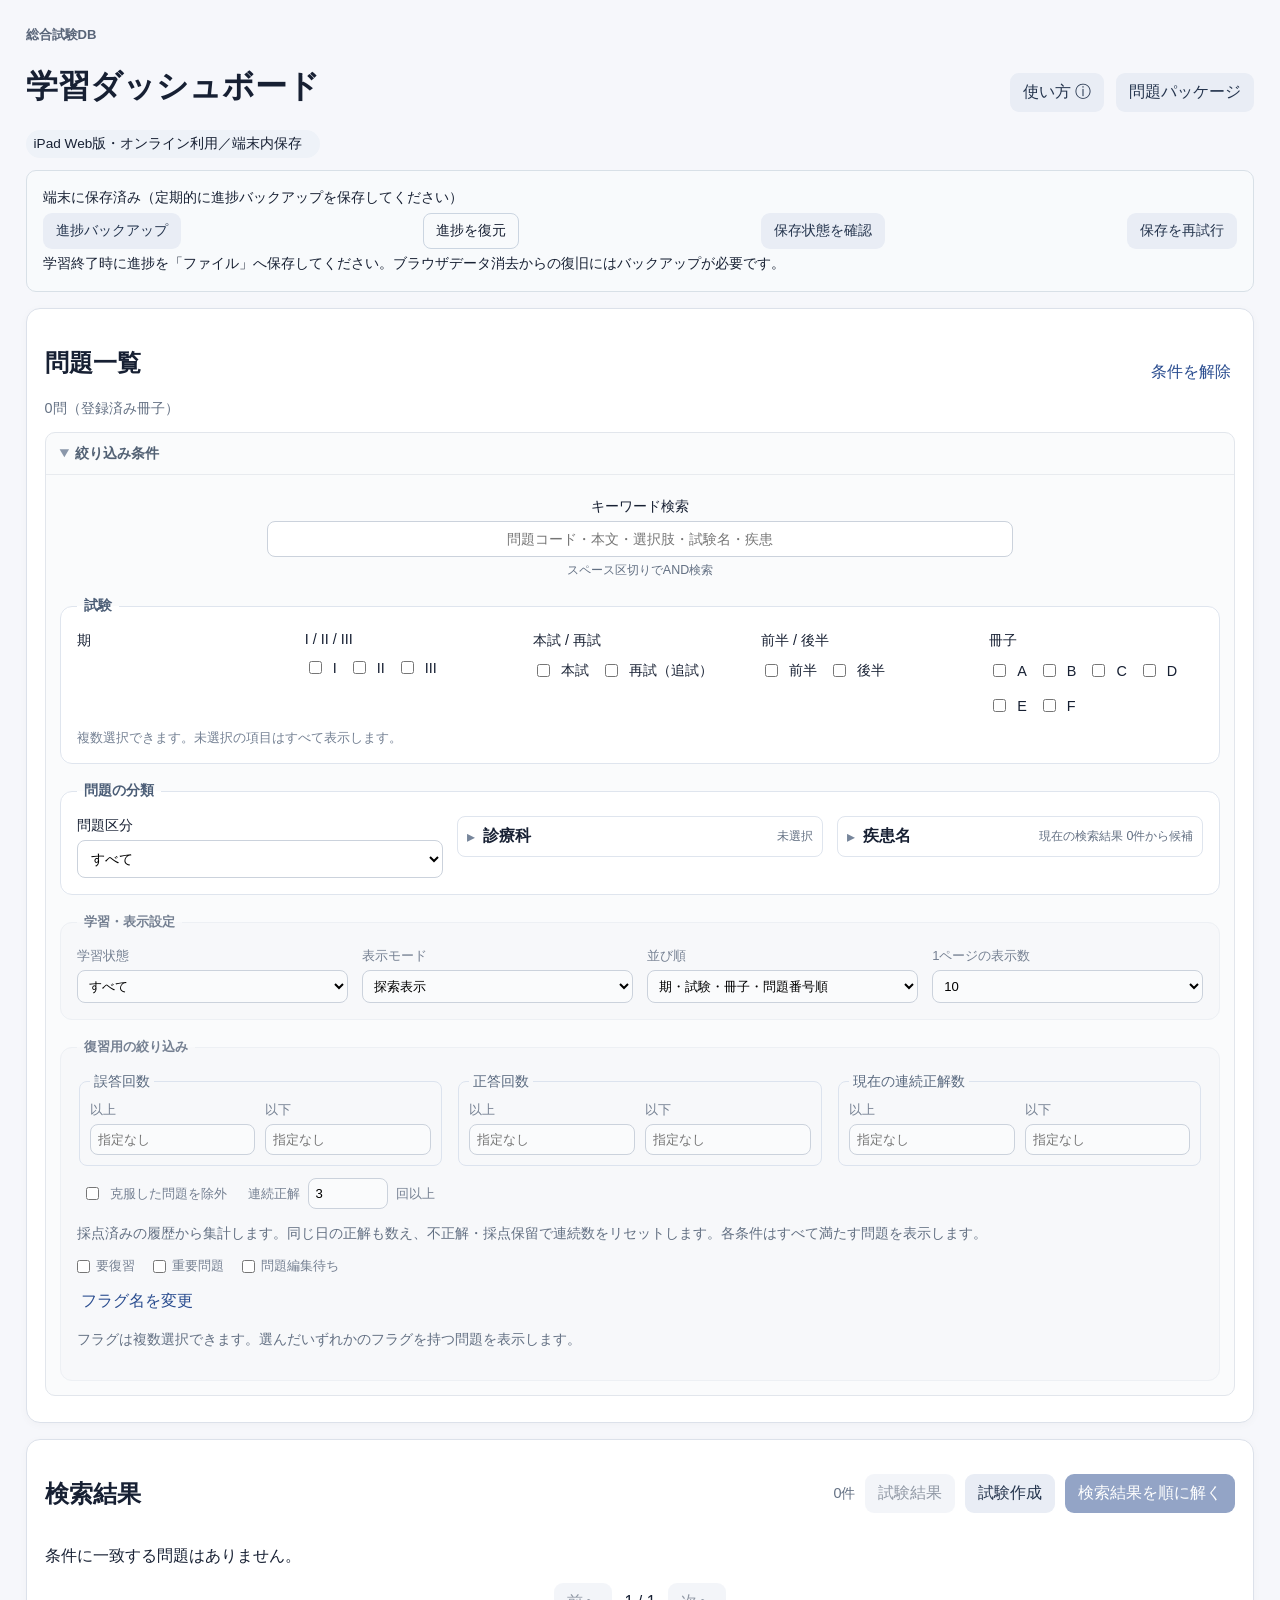
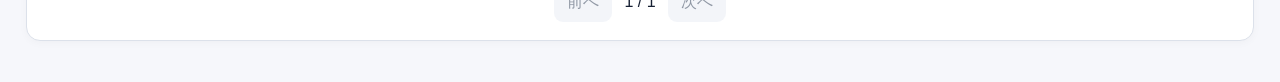
==== ipad/index.html @ 6aecf60f "Publish iPad study app with local package import and progress backup" ====
<!doctype html><html lang="ja"><head><meta charset="utf-8"><meta name="viewport" content="width=device-width,initial-scale=1"><title>総合試験 学習ツール iPad Web版</title><link rel="stylesheet" href="styles.css?rev=serial-context-20260929"><link rel="stylesheet" href="web.css"></head><body><div id="web-startup" role="status">保存領域を確認しています…</div><main>
<header class="topbar"><div><div class="eyebrow">総合試験DB</div><h1>学習ダッシュボード</h1><div id="offline-badge" class="offline">保存状態を確認中</div></div><div class="top-actions"><button id="open-help" class="secondary">使い方 ⓘ</button><button id="open-packages" class="secondary">問題パッケージ</button><button id="nav-back" class="secondary" hidden>前の一覧へ戻る</button><button id="go-home" class="secondary" hidden>トップへ</button></div></header><section class="web-storage"><p id="web-save-status" role="status">端末保存の準備中</p><div class="controls"><button id="web-backup" class="secondary">進捗バックアップ</button><label class="secondary web-file-button">進捗を復元<input type="file" id="web-restore" accept=".json,application/json"></label><button id="web-persist" class="secondary">保存状態を確認</button><button id="web-retry-save" class="secondary">保存を再試行</button></div><p id="web-backup-note" role="status">学習終了時に進捗を「ファイル」へ保存してください。ブラウザデータ消去からの復旧にはバックアップが必要です。</p></section>
<section id="list-view"><section class="panel filters"><div class="section-title"><div><h2 id="list-title">問題一覧</h2><div id="list-scope" class="muted"></div></div><button id="clear-filters" class="linklike">条件を解除</button></div>
<details id="filter-details" class="filter-disclosure" open><summary>絞り込み条件</summary><div class="keyword-row"><label>キーワード検索<input id="f-keyword" placeholder="問題コード・本文・選択肢・試験名・疾患" aria-describedby="keyword-help"><small id="keyword-help" class="muted">スペース区切りでAND検索</small></label></div>
<fieldset class="filter-group"><legend>試験</legend><div class="exam-fields"><fieldset class="exam-options"><legend>期</legend><div id="f-term" class="exam-checks"></div></fieldset><fieldset class="exam-options"><legend>I / II / III</legend><div id="f-session" class="exam-checks"></div></fieldset><fieldset class="exam-options"><legend>本試 / 再試</legend><div id="f-type" class="exam-checks"></div></fieldset><fieldset class="exam-options"><legend>前半 / 後半</legend><div id="f-half" class="exam-checks"></div></fieldset><fieldset class="exam-options"><legend>冊子</legend><div id="f-booklet" class="exam-checks"></div></fieldset></div><p class="filter-help">複数選択できます。未選択の項目はすべて表示します。</p></fieldset>
<fieldset class="filter-group classification-group"><legend>問題の分類</legend><div class="classification-fields"><label>問題区分<select id="f-category"><option value="">すべて</option><option value="general">一般問題</option><option value="clinical">臨床問題</option><option value="__unclassified__">未判定</option></select></label>
<div class="facet-row"><div class="facet"><details id="department-details" class="facet-disclosure"><summary class="facet-head"><strong>診療科</strong><span id="department-summary" class="muted">未選択</span></summary><input id="department-search" placeholder="23分類を検索"><div id="department-options" class="checklist"></div><label class="inline-check"><input type="checkbox" id="department-unclassified">診療科未分類</label><div class="facet-actions"><button id="apply-departments" class="secondary">適用</button><button id="clear-departments" class="linklike">全解除</button></div></details></div>
<div class="facet"><details id="disease-details" class="facet-disclosure"><summary class="facet-head"><strong>疾患名</strong><span id="disease-scope" class="muted"></span></summary><input id="disease-search" placeholder="現在の結果内を検索"><div id="disease-options" class="checklist"></div><label class="inline-check"><input type="checkbox" id="disease-unclassified">疾患未分類</label><div class="facet-actions"><button id="apply-diseases" class="secondary">適用</button><button id="clear-diseases" class="linklike">疾患条件だけをクリアして選び直す</button></div></details><div id="selected-disease-tags" class="chips"></div></div></div></div></fieldset><fieldset class="filter-group display-settings"><legend>学習・表示設定</legend><div class="display-fields"><label>学習状態<select id="f-learning"><option value="">すべて</option><option value="unanswered">未回答</option><option value="answered">回答済み</option><option value="ever_wrong">誤答経験あり</option></select></label><label>表示モード<select id="f-mode"><option value="explore">探索表示</option><option value="exam">試験形式入口</option></select></label><label>並び順<select id="f-sort"><option value="number">期・試験・冊子・問題番号順</option><option value="last">最終回答日時順</option><option value="wrong">誤答回数順</option><option value="review_asc">次回復習・早い順</option><option value="review_desc">次回復習・遅い順</option></select></label><label>1ページの表示数<select id="f-page-size"><option>10</option><option>20</option><option>50</option></select></label></div></fieldset><fieldset class="filter-group display-settings"><legend>復習用の絞り込み</legend><div class="review-filter-grid"><fieldset><legend>誤答回数</legend><div class="count-range"><label>以上<input id="f-wrong-min" type="number" min="0" step="1" placeholder="指定なし"></label><label>以下<input id="f-wrong-max" type="number" min="0" step="1" placeholder="指定なし"></label></div></fieldset><fieldset><legend>正答回数</legend><div class="count-range"><label>以上<input id="f-correct-min" type="number" min="0" step="1" placeholder="指定なし"></label><label>以下<input id="f-correct-max" type="number" min="0" step="1" placeholder="指定なし"></label></div></fieldset><fieldset><legend>現在の連続正解数</legend><div class="count-range"><label>以上<input id="f-streak-min" type="number" min="0" step="1" placeholder="指定なし"></label><label>以下<input id="f-streak-max" type="number" min="0" step="1" placeholder="指定なし"></label></div></fieldset></div><div class="overcome-controls"><label class="inline-check"><input id="f-exclude-overcome" type="checkbox">克服した問題を除外</label><label>連続正解<input id="f-overcome-count" type="number" min="1" step="1" value="3">回以上</label></div><p class="muted">採点済みの履歴から集計します。同じ日の正解も数え、不正解・採点保留で連続数をリセットします。各条件はすべて満たす問題を表示します。</p><div id="f-flags" class="question-flags"></div><button id="rename-flags" class="linklike">フラグ名を変更</button><p class="muted">フラグは複数選択できます。選んだいずれかのフラグを持つ問題を表示します。</p></fieldset></details><div id="active-filters" class="chips"></div></section><p id="editor-notice" class="muted" role="status"></p>
<section id="search-results-panel" class="panel"><div class="section-title"><h2>検索結果</h2><div class="result-actions"><span id="result-count" class="muted"></span><button id="show-exam-results" class="secondary" disabled>試験結果</button><button id="start-exam" class="secondary">試験作成</button><button id="resume-exam" class="secondary" hidden>試験を再開</button><button id="start-search-sequence">検索結果を順に解く</button></div></div><div id="origin-card" class="origin-card" hidden></div><div id="question-list"></div><div class="pager"><button id="prev-page" class="secondary">前へ</button><span id="page-info"></span><button id="next-page" class="secondary">次へ</button></div></section></section>
<section id="exam-results" class="panel" hidden></section><section id="exercise-view" hidden><section class="panel exercise"><div id="exam-session-bar" class="exam-session-bar" hidden><strong id="exam-session-status"></strong><button id="finish-exam">採点する</button></div><div class="exercise-head"><div><div id="position" class="eyebrow"></div><div id="code" class="muted"></div></div><div class="exercise-actions"><button id="related-back" class="secondary" hidden>関連移動前の問題へ戻る</button><span id="progress" class="pill"></span><button id="edit-current-question" class="secondary">この問題を編集</button></div></div><div class="related-return-slot" id="related-return-slot"></div><div id="search-sequence-nav" class="search-sequence-nav" hidden><div id="search-position-controls" class="search-position-controls"><button id="previous-question" class="secondary">前の問題</button><span id="search-position" aria-live="polite"></span><button id="next-question" class="secondary">次の問題</button></div><button id="return-search-results" class="linklike">検索結果に戻る</button></div><div id="question-flags" class="question-flags" aria-label="問題のフラグ"></div><p id="flag-save-status" class="muted" role="status"></p><details class="support"><summary>確認情報</summary><div id="confirmation"></div></details><div id="serial-context" class="context" hidden></div><div id="stem" class="prose"></div><section id="additional-info-section" hidden aria-labelledby="additional-info-title"><h3 id="additional-info-title">追加提示情報</h3><div id="additional-info" class="prose"></div></section><div id="prompt" class="prompt"></div><div id="figure-status" class="figure-status"></div><div id="figure-box" class="figure-box" hidden></div><div id="selection-hint" class="muted"></div><div id="choices"></div><div class="confidence-control"><div class="confidence-heading"><span id="confidence-label">信頼度（任意）</span><small id="confidence-help">解答前に設定してください</small></div><select id="confidence" hidden aria-hidden="true" tabindex="-1"><option value="">未選択</option><option value="confident">確信あり</option><option value="uncertain">迷った</option><option value="guess">推測</option></select><div id="confidence-buttons" class="confidence-buttons" role="radiogroup" aria-labelledby="confidence-label" aria-describedby="confidence-help"><button type="button" role="radio" data-confidence="confident" aria-checked="false" tabindex="-1"><span class="confidence-check" aria-hidden="true">✓</span><span>確信あり</span></button><button type="button" role="radio" data-confidence="uncertain" aria-checked="false" tabindex="-1"><span class="confidence-check" aria-hidden="true">✓</span><span>迷った</span></button><button type="button" role="radio" data-confidence="guess" aria-checked="false" tabindex="-1"><span class="confidence-check" aria-hidden="true">✓</span><span>推測</span></button><button type="button" role="radio" data-confidence="" aria-checked="true" tabindex="0"><span class="confidence-check" aria-hidden="true">✓</span><span>未選択</span></button></div></div><div class="controls"><button id="submit">解答する</button><button id="skip" class="secondary">この問題を飛ばす</button></div><div id="result" class="result" hidden></div><section id="after-answer" hidden><p id="answer-confidence" class="confidence-result"></p><section class="learning-block"><h2>疾患</h2><div id="answer-diseases"></div></section><section class="learning-block"><h2>解説</h2><div id="explanation"></div><div id="explanation-images" class="figure-box"></div></section><section class="learning-block"><h2>出題意図</h2><div id="intent"></div></section><section class="learning-block"><h2>学習要点</h2><div id="learning-points"></div></section><fieldset id="error-reasons"><legend>誤答理由（任意）</legend><label><input type="checkbox" name="error-reason" value="knowledge_gap"><span>知識不足</span></label><label><input type="checkbox" name="error-reason" value="differential_confusion"><span>鑑別の混同</span></label><label><input type="checkbox" name="error-reason" value="image_interpretation"><span>画像判断</span></label><label><input type="checkbox" name="error-reason" value="misreading"><span>読み違い</span></label><label><input type="checkbox" name="error-reason" value="calculation_unit"><span>計算・単位</span></label><label><input type="checkbox" name="error-reason" value="selection_error"><span>選択操作</span></label><label><input type="checkbox" name="error-reason" value="other"><span>その他</span></label><textarea id="error-note" rows="3" placeholder="自由記述"></textarea><button id="save-error" class="secondary">誤答理由を保存</button></fieldset><div class="learning-block"><h2>次回復習</h2><div class="review-controls"><input type="date" id="review-date"><button id="save-review" class="secondary">保存</button><button id="clear-review" class="linklike" disabled>復習日を解除</button></div></div><p id="learning-save-status" class="muted" role="status"></p><div class="link-columns"><div><h3>同一問題の出題先</h3><div id="answer-same-links"></div></div><div><h3>関連問題</h3><div id="answer-related-links"></div></div></div></section></section></section>
<dialog id="flag-name-dialog"><form id="flag-name-form"><h2>フラグ名を変更</h2><p>登録済みの問題との対応は維持されます。1〜30文字、重複しない名前を設定してください。</p><div id="flag-name-inputs"></div><p id="flag-name-error" role="alert"></p><div class="controls"><button type="submit">保存</button><button type="button" id="flag-name-cancel" class="secondary">キャンセル</button></div></form></dialog><dialog id="exam-review-dialog" aria-labelledby="exam-review-title"><div class="review-modal-header"><h2 id="exam-review-title"></h2><button id="exam-review-close" class="secondary" aria-label="問題の確認を閉じる">× 閉じる</button></div><div id="exam-review-body"></div></dialog><dialog id="exam-setup"><form id="exam-setup-form"><h2>試験モード</h2><p id="exam-setup-description"></p><label>出題数<input id="exam-count" type="number" min="1" step="1" required></label><label>出題順<select id="exam-order"><option value="list">現在の並び順</option><option value="random">ランダム</option></select></label><p class="muted">現在の検索結果から出題します。途中では解答・解説を表示しません。「採点する」で未回答を残して終了できます。正答率の分母は出題数です。回答時間は試験画面を表示していた時間です。</p><div class="controls"><button type="submit">開始する</button><button type="button" id="exam-setup-cancel" class="secondary">キャンセル</button></div></form></dialog><dialog id="image-viewer" aria-labelledby="image-viewer-title"><div class="image-viewer-shell"><div class="image-viewer-bar"><h2 id="image-viewer-title">問題画像</h2><div class="image-viewer-controls" aria-label="画像の表示操作"><button type="button" id="image-zoom-out" class="secondary" aria-label="縮小">−</button><button type="button" id="image-zoom-reset" class="secondary">全体表示</button><button type="button" id="image-zoom-in" class="secondary" aria-label="拡大">＋</button><button type="button" id="image-viewer-close" aria-label="画像を閉じる">×</button></div></div><div id="image-viewer-stage" class="image-viewer-stage" tabindex="0" aria-label="拡大画像。ホイールで拡大縮小、ドラッグで移動できます"><img id="image-viewer-image" alt=""></div><p class="image-viewer-help">ホイールまたは＋−で拡大縮小・ドラッグで移動・0で全体表示・Escで閉じる</p></div></dialog>
<dialog id="help-dialog" aria-label="使い方"><iframe id="help-frame" title="使い方の説明" data-src="help.html"></iframe></dialog><dialog id="web-package-dialog"><div class="section-title"><h2>問題パッケージ</h2><button id="web-close-packages" class="secondary">閉じる・学習へ戻る</button></div><p>ZIPはこの端末内で処理し、サーバーへ送信しません。初版は問題の編集・書き出しに対応しません。元のZIPは保管してください。</p><p>全期まとめZIPは「ファイル」で展開し、中の冊子ZIPを選んでください。複数選択できます。大容量の場合は冊子を分けて取り込んでください。</p><input type="file" id="web-files" multiple accept=".zip,application/zip"><button id="web-import">選択したZIPを取り込む</button><p id="web-package-status" role="status"></p><div class="controls"><label>並び順<select id="web-sort"><option value="title">タイトル名</option><option value="registration">登録順</option></select></label><label>方向<select id="web-direction"><option value="asc">昇順</option><option value="desc">降順</option></select></label></div><div id="web-packages"></div></dialog></main><script src="jszip.min.js"></script><script src="web-store.js"></script><script src="package-reader.js"></script><script src="boot.js"></script></body></html>
---- ipad/styles.css ----
:root{font-family:-apple-system,BlinkMacSystemFont,"Segoe UI",sans-serif;color:#172033;background:#f6f7fb}*{box-sizing:border-box}body{margin:0}main{max-width:1180px;margin:auto;padding:24px}.topbar,.section-title,.exercise-head,.facet-head,.controls,.pager,.top-actions{display:flex;justify-content:space-between;gap:12px;align-items:center}.panel{background:white;border:1px solid #dce1ea;border-radius:14px;padding:18px;margin:16px 0;box-shadow:0 2px 8px #00000008}.eyebrow{font-size:.82rem;font-weight:700;color:#596579}.muted{color:#637083;font-size:.9rem}.grid{display:grid;gap:12px}.filter-grid{grid-template-columns:repeat(auto-fit,minmax(160px,1fr))}label{display:grid;gap:5px;font-size:.9rem}input,select,textarea,button{font:inherit}input,select,textarea{padding:9px;border:1px solid #cbd2dc;border-radius:8px;background:white}button{padding:9px 13px;border:0;border-radius:9px;background:#294c8f;color:white;cursor:pointer}button.secondary{background:#e9edf5;color:#24344d}button.linklike{background:none;color:#294c8f;padding:4px}.facet-row{display:grid;grid-template-columns:1fr 1fr;gap:14px;margin-top:14px}.facet{border:1px solid #e1e5eb;border-radius:10px;padding:12px}.checklist{max-height:200px;overflow:auto;margin:8px 0}.checklist label,.inline-check{display:flex;gap:8px;align-items:center;padding:5px}.facet-actions,.chips{display:flex;gap:7px;flex-wrap:wrap;margin-top:8px}.chip{background:#eef2f8;border:1px solid #d0d8e5;border-radius:999px;padding:5px 9px;font-size:.85rem}.qrow{display:grid;grid-template-columns:1.3fr 2.5fr 1.4fr 1fr auto;gap:12px;padding:14px 4px;border-top:1px solid #e5e8ee;align-items:start}.qrow:first-child{border-top:0}.qpos{font-weight:700}.qtext{line-height:1.5}.badges{display:flex;gap:5px;flex-wrap:wrap}.badge,.pill{display:inline-block;background:#eef2f8;border-radius:999px;padding:3px 8px;font-size:.8rem}.badge.provisional{border:1px dashed #9aa6b8}.relation-link{background:none;padding:0;color:#294c8f;text-decoration:underline}.origin-card{padding:12px;background:#f3f6fb;border-radius:10px;margin-bottom:12px}.exercise{max-width:850px;margin:16px auto}.context{background:#f3f6fb;border-left:4px solid #7989a8;padding:12px;margin:12px 0;line-height:1.65}.prose,.prompt{line-height:1.7}.prompt{font-weight:700;font-size:1.08rem;margin:14px 0}.choice{display:flex;gap:10px;padding:11px;border:1px solid #dce1ea;border-radius:10px;margin:8px 0}.figure-status{margin:12px 0;padding:10px;background:#f8f9fb;border-radius:8px}.figure-box img{max-width:100%;border-radius:10px;border:1px solid #dce1ea}.result{padding:14px;border-radius:10px;margin-top:14px;font-weight:700}.result.correct{background:#e9f8ef}.result.incorrect{background:#fff0ee}.result.hold{background:#fff7df}.learning-block{margin-top:20px;border-top:1px solid #e3e7ee;padding-top:14px}.option-reason{padding:8px 0;border-top:1px solid #edf0f4}.source-note{font-size:.85rem;color:#596579;margin-top:8px}.support{font-size:.88rem;color:#4f5b6d}.link-columns{display:grid;grid-template-columns:1fr 1fr;gap:16px}.pager{justify-content:center}.offline{font-size:.85rem;padding:5px 8px;border-radius:999px;background:#eef2f8}.warning{border-left:4px solid #d39b2a;background:#fff8e8;padding:10px}.steroid-note{border:1px solid #d39b2a;background:#fff8e8;border-radius:10px;padding:12px;margin:12px 0}.nav-list a{display:block;padding:8px 0}.search-scope{font-size:.86rem;color:#596579}.hidden{display:none!important}@media(max-width:760px){main{padding:12px}.facet-row,.link-columns{grid-template-columns:1fr}.qrow{grid-template-columns:1fr}.qrow .actions{display:flex;gap:8px}.topbar{align-items:flex-start}.filter-grid{grid-template-columns:1fr 1fr}}

.keyword-row,.exam-fields{display:grid;grid-template-columns:repeat(3,minmax(0,1fr));gap:14px}.keyword-row>label{grid-column:span 2}.filter-group{margin:18px 0 0;border:1px solid #dfe5ee;border-radius:12px;padding:16px;min-width:0}.filter-group>legend{font-size:.86rem;font-weight:650;color:#4b5d76;padding:0 7px}.classification-fields{display:grid;grid-template-columns:repeat(3,minmax(0,1fr));gap:14px;align-items:start}.classification-fields .facet-row{grid-column:span 2;margin:0}.classification-fields .facet{min-width:0;padding:0;border:0}.classification-fields .facet-head{min-height:24px;margin-bottom:5px;flex-wrap:wrap}.classification-fields .facet>input{width:100%}.display-settings{background:#f7f8fa;border-color:#edf0f4}.display-settings>legend,.display-settings label{color:#758092;font-size:.82rem}.display-fields{display:grid;grid-template-columns:repeat(4,minmax(0,1fr));gap:14px}.display-settings input,.display-settings select{background:#fafbfc;padding:7px}.actions{display:flex;flex-direction:column;gap:6px}.actions .edit-question{align-self:center}button:disabled{cursor:not-allowed;opacity:.5}dialog{width:min(850px,94vw);max-height:92vh;border:1px solid #dce1ea;border-radius:16px;padding:24px;color:#172033}dialog::backdrop{background:#17203366}#edit-form>label,#edit-intents>label{margin:14px 0}#edit-form textarea{resize:vertical;width:100%}.edit-choice{background:#f7f9fc;border:1px solid #e3e8f0;border-radius:10px;padding:12px;margin:10px 0}.edit-choice>label{margin:7px 0}.editor-options{display:grid;grid-template-columns:repeat(2,minmax(0,1fr));max-height:230px;overflow:auto}.editor-footer{position:sticky;bottom:-24px;background:white;padding:12px 0 18px;border-top:1px solid #e3e8f0}.editor-footer p{font-size:.85rem;color:#5c6980}.editor-footer .controls{justify-content:flex-end}#edit-form fieldset{border:1px solid #dce1ea;border-radius:10px;margin-top:16px}@media(max-width:760px){.keyword-row>label{grid-column:1/-1}.classification-fields{grid-template-columns:1fr}.classification-fields .facet-row{grid-column:auto}.exam-fields{grid-template-columns:repeat(3,minmax(0,1fr))}.display-fields{grid-template-columns:repeat(2,minmax(0,1fr))}.editor-options{grid-template-columns:1fr}.actions{flex-direction:row}dialog{padding:16px}.editor-footer{bottom:-16px}}

.keyword-row{padding:0 17px}.filter-group label{min-width:0}.filter-group select{width:100%;min-width:0}@media(max-width:760px){.keyword-row{padding:0}}

.filter-disclosure>summary{cursor:pointer;font-weight:650;color:#405575;padding:12px 2px;list-style-position:inside}.filter-disclosure>summary::marker{color:#8a97aa}.keyword-row{display:flex;justify-content:center;padding-top:8px}.keyword-row>label{width:calc((100% - 14px)/3*2 + 4.6666667px);text-align:center}.keyword-row input{width:100%;text-align:center}.exam-options{border:0;margin:0;padding:0;min-width:0}.exam-options>legend{padding:0;margin-bottom:6px;font-size:.9rem}.exam-checks{display:flex;gap:6px 12px;flex-wrap:wrap;align-items:center}.exam-checks .inline-check{padding:5px 0}.exam-checks input{accent-color:#294c8f;flex-shrink:0}.filter-help{font-size:.8rem;color:#748093;margin:10px 0 0}.facet-disclosure>summary{cursor:pointer;border:1px solid #dfe5ee;border-radius:8px;padding:9px;list-style:none}.facet-disclosure>summary:before{content:'▸';color:#77869b}.facet-disclosure[open]>summary:before{content:'▾'}.facet-disclosure>summary strong{margin-right:auto}.facet-disclosure>input{width:100%;margin-top:8px}.facet-disclosure .facet-head{justify-content:flex-start;gap:8px}.facet-disclosure .muted{font-size:.78rem}.filter-disclosure:not([open])+ .chips{margin-top:12px}@media(max-width:760px){.keyword-row>label{width:100%}.exam-fields{grid-template-columns:1fr}.exam-options{border-bottom:1px solid #edf0f4;padding-bottom:8px}.exam-options:last-child{border-bottom:0;padding-bottom:0}.exam-checks{gap:6px 16px}}

@media(min-width:761px){.exam-fields{grid-template-columns:repeat(4,minmax(0,1fr))}}

/* 控えめな外枠で、折りたたまれる範囲を示す。 */
.filter-disclosure{margin-top:14px;border:1px solid #e2e6ec;border-radius:10px;background:#fafbfc;padding:0 14px 14px}
.filter-disclosure>summary{margin:0 -14px;padding:11px 14px;color:#526174;font-size:.9rem;font-weight:600;border-radius:10px;transition:background-color .15s}
.filter-disclosure>summary:hover{background:#f1f4f7}
.filter-disclosure>summary:focus-visible{outline:2px solid #8294ad;outline-offset:2px}
.filter-disclosure[open]>summary{border-bottom:1px solid #e8ebef;border-radius:10px 10px 0 0;margin-bottom:14px}
.filter-disclosure:not([open]){padding-bottom:0}
.filter-disclosure .filter-group{background:#fff}
.filter-disclosure .display-settings{background:#f7f8fa}
.result-actions,.search-sequence-nav,.search-position-controls{display:flex;align-items:center;gap:10px}.search-sequence-nav{position:sticky;top:max(8px,env(safe-area-inset-top));z-index:10;justify-content:center;flex-wrap:wrap;margin:0 0 18px;padding:10px;border:1px solid #dfe5ee;border-radius:10px;background:#f7f9fcf2;box-shadow:0 3px 10px #17203314;backdrop-filter:blur(6px)}.search-position-controls span{min-width:9em;text-align:center;font-weight:650}@media(max-width:760px){.result-actions{align-items:flex-end;flex-direction:column}.search-sequence-nav{top:max(4px,env(safe-area-inset-top));gap:6px;padding:7px;margin-bottom:12px}.search-position-controls{width:100%;display:grid;grid-template-columns:auto minmax(6.5em,1fr) auto;gap:6px}.search-position-controls span{min-width:0}.search-sequence-nav button{padding:7px 9px}.search-sequence-nav>.linklike{font-size:.86rem}}
.exercise-actions,.add-disease{display:flex;align-items:center;gap:10px;flex-wrap:wrap}.disease-editor{display:block}.edit-disease-row{display:grid;grid-template-columns:auto minmax(0,1fr);align-items:end;gap:8px;padding:8px;border-top:1px solid #edf0f4}.edit-disease-row:first-child{border-top:0}.edit-disease-row label:last-child input{width:100%}.add-disease{margin:10px 0}.add-disease label{flex:1;min-width:220px}@media(max-width:760px){.exercise-head{align-items:flex-start}.exercise-actions{justify-content:flex-end}.edit-disease-row{grid-template-columns:1fr}}
.edit-image-row{display:grid;grid-template-columns:minmax(0,150px) minmax(0,1fr) auto;gap:12px;align-items:start;padding:12px 0;border-top:1px solid #e3e8f0}.edit-image-row:first-child{border-top:0}.edit-image-row img{display:block;width:auto;height:auto;max-width:150px;max-height:110px;object-fit:contain;background:#f3f5f8;border:1px solid #dce1ea;border-radius:8px}.edit-image-fields{display:grid;gap:8px}.edit-image-fields label{margin:0}.edit-image-actions{display:grid;gap:6px}.file-button{display:inline-flex;width:max-content;cursor:pointer}.file-button input{position:absolute;width:1px;height:1px;opacity:0;pointer-events:none}.edit-image-add{display:inline-flex;align-items:center;gap:8px;margin-top:12px}@media(max-width:760px){.edit-image-row{grid-template-columns:minmax(0,100px) minmax(0,1fr)}.edit-image-row img{max-width:100px;max-height:90px}.edit-image-actions{grid-column:1/-1;display:flex;flex-wrap:wrap}}
.package-kit-links{display:flex;gap:10px;flex-wrap:wrap;align-items:center}.package-kit-links a{display:inline-block;padding:8px 11px;border:1px solid #cad3e1;border-radius:8px;color:#294c8f;text-decoration:none}.package-meta{display:grid;grid-template-columns:repeat(2,minmax(0,1fr));gap:12px}.package-meta .wide{grid-column:1/-1}.package-booklets{display:grid;grid-template-columns:repeat(auto-fill,minmax(210px,1fr));gap:8px;max-height:360px;overflow:auto;border:1px solid #e1e5eb;border-radius:10px;padding:10px}.package-booklet{display:flex;gap:8px;align-items:flex-start;padding:8px;background:#f8f9fb;border-radius:8px}.package-booklet span{display:grid}.package-booklet small{color:#637083}.package-select-actions,.package-controls{display:flex;gap:8px;margin:12px 0;justify-content:flex-start}.package-report{padding:10px 0;line-height:1.6}.warning-inline{color:#8a5310;font-weight:650}@media(max-width:760px){.package-meta{grid-template-columns:1fr}.package-meta .wide{grid-column:auto}.top-actions{flex-wrap:wrap;justify-content:flex-end}}
.installed-packages{display:grid;grid-template-columns:repeat(auto-fill,minmax(210px,1fr));align-content:start;gap:8px;height:320px;min-height:150px;max-height:min(72vh,900px);overflow:auto;resize:vertical;border:1px solid #dfe5ee;border-radius:10px;padding:8px}.installed-package{display:grid;align-content:start;gap:5px;min-width:0;border:1px solid #dfe5ee;border-radius:9px;padding:9px;background:#fff}.installed-package>span{font-size:.78rem;color:#637083;white-space:nowrap;overflow:hidden;text-overflow:ellipsis}.installed-package>div{display:flex;gap:6px;flex-wrap:wrap}.installed-package button{padding:6px 8px;font-size:.78rem}.package-tile-actions{margin-top:3px}.package-delete-confirm{grid-column:1/-1;display:grid!important;gap:7px;padding:8px;background:#fff5ef;border:1px solid #dc9b77;border-radius:7px;font-size:.8rem}.package-delete-confirm[hidden]{display:none!important}
.package-sort{display:flex;gap:10px;align-items:end}.package-sort label{min-width:110px}.package-card-head{justify-content:space-between;align-items:center;min-width:0}.package-card-head strong{white-space:nowrap;overflow:hidden;text-overflow:ellipsis}#package-creator-code{text-transform:uppercase}.package-booklet input[type=radio]{margin-top:3px}.package-batch-report{display:grid;gap:8px}.package-batch-item{border:1px solid #dfe5ee;border-radius:9px;padding:10px;background:#fafbfc}.package-batch-head{display:flex;justify-content:space-between;gap:10px}.package-batch-head strong{min-width:0;overflow-wrap:anywhere}.package-batch-state{flex:0 0 auto;font-weight:650}.package-batch-detail{margin-top:5px}.package-batch-actions{display:flex;gap:8px;flex-wrap:wrap;align-items:end;margin-top:8px}.package-batch-actions select{flex:1;min-width:220px}.package-batch-item.is-success{border-color:#8bc7a2;background:#f0faf4}.package-batch-item.is-failed{border-color:#d99a94;background:#fff5f3}.package-batch-item.is-warning{border-color:#d8b35c;background:#fff9ea}.package-batch-item.is-existing,.package-batch-item.is-cancelled{background:#f4f6f9}@media(max-width:760px){.package-sort{width:100%;flex-wrap:wrap}.section-title{flex-wrap:wrap}.installed-packages{grid-template-columns:repeat(auto-fill,minmax(170px,1fr));max-height:65vh}.package-batch-actions select{min-width:100%}}
#error-reasons>label{display:flex;align-items:flex-start;gap:8px;padding:5px 0;line-height:1.4}#error-reasons>label input{flex:0 0 auto;margin-top:.2em}#error-reasons>label span{min-width:0;overflow-wrap:anywhere}#error-note{display:block;width:100%;margin:8px 0}
.relation-editor-grid{display:grid;grid-template-columns:1fr 1fr;gap:12px}.relation-picker{min-width:0}.relation-filters{display:grid;grid-template-columns:repeat(2,minmax(0,1fr));gap:7px}.relation-filters .wide{grid-column:1/-1}.relation-filters input,.relation-filters select{width:100%;padding:7px}.relation-selected{display:flex;flex-wrap:wrap;gap:6px;margin:8px 0}.relation-selected button{display:flex;gap:5px;align-items:center;max-width:100%;padding:5px 8px;background:#e9edf5;color:#24344d;font-size:.78rem}.relation-candidates{height:280px;overflow:auto;border:1px solid #e1e5eb;border-radius:8px;margin-top:8px;padding:6px}.relation-candidate{display:flex;align-items:flex-start;gap:7px;padding:7px;border-top:1px solid #edf0f4}.relation-candidate:first-child{border-top:0}.relation-candidate span{min-width:0}.relation-candidate small{display:block;color:#637083}.relation-pager{display:flex;justify-content:center;align-items:center;gap:8px;margin-top:8px}.relation-pager button{padding:6px 9px}.relation-count{font-size:.78rem;color:#637083}@media(max-width:760px){.relation-editor-grid{grid-template-columns:1fr}.relation-candidates{height:240px}}
.review-controls{display:flex;align-items:center;gap:8px;flex-wrap:wrap}.review-controls input{min-width:170px}.context,.explanation-summary,.option-reason,.intent-heading,.intent-body{white-space:pre-wrap;overflow-wrap:anywhere}#error-reasons{display:grid;grid-template-columns:repeat(auto-fit,minmax(180px,1fr));gap:4px 14px}#error-reasons>legend,#error-reasons>#error-note,#error-reasons>#save-error{grid-column:1/-1}#error-reasons>label{min-width:0}.figure-box{width:fit-content;max-width:100%;margin:12px 0;line-height:0}.figure-box img{display:block;width:auto;height:auto;max-width:100%;max-height:min(80vh,900px);object-fit:contain}#edit-serial-field{border:2px solid #9db0cc;background:#f5f8fc;margin:14px 0}#edit-serial-targets{white-space:pre-wrap}@media(max-width:520px){#error-reasons{grid-template-columns:1fr}.exercise-actions{align-items:flex-end}}
[hidden]{display:none!important}

/* 画面サイズを使いながら、狭い画面では内容を横へはみ出させない。 */
/* 横方向の制限はルートだけに指定し、bodyをstickyのスクロール祖先にしない。 */
html,body{width:100%;max-width:100%;min-height:100%}html{overflow-x:hidden}body{overflow:visible}body{min-height:100vh}main{width:100%;max-width:1600px;min-width:0;padding:clamp(10px,2vw,28px)}main>*{min-width:0}.panel{min-width:0}.exercise{width:100%;max-width:1400px;min-height:calc(100vh - 150px);margin:clamp(8px,1.5vw,18px) auto;padding:clamp(14px,2.2vw,28px)}.topbar,.section-title,.exercise-head,.facet-head,.controls,.pager,.top-actions{min-width:0;flex-wrap:wrap}.prose,.prompt,.context{white-space:pre-wrap;overflow-wrap:anywhere;word-break:break-word}.qrow>*{min-width:0}.qtext,.origin-card,.choice span{overflow-wrap:anywhere;word-break:break-word}input,select,textarea{max-width:100%;min-width:0}.choice{min-width:0;align-items:flex-start}.choice input{flex:0 0 auto}.figure-box{width:100%;display:flex;flex-wrap:wrap;justify-content:center;align-items:center;gap:12px;margin:16px auto;line-height:0}.figure-box img{cursor:zoom-in;max-width:100%;max-height:min(76vh,1000px);object-fit:contain}.figure-box img:focus-visible{outline:3px solid #5276b7;outline-offset:4px}

@media(max-width:1050px){.qrow{grid-template-columns:minmax(0,1fr) minmax(0,1.6fr)}.qrow .actions{grid-column:1/-1;flex-direction:row;flex-wrap:wrap}.classification-fields{grid-template-columns:1fr 2fr}.display-fields{grid-template-columns:repeat(2,minmax(0,1fr))}.exercise{min-height:calc(100vh - 110px)}}
@media(max-width:760px){main{padding:8px}.panel{padding:12px;margin:10px 0;border-radius:10px}.exercise{min-height:calc(100vh - 80px);margin:8px auto;padding:13px}.qrow{grid-template-columns:1fr}.qrow .actions{grid-column:auto}.topbar,.exercise-head{align-items:flex-start}.exercise-actions{width:100%;justify-content:flex-start}.controls button,.exercise-actions button{max-width:100%;white-space:normal}.prompt{font-size:1.02rem}.figure-status{overflow-wrap:anywhere}}
@media(max-width:430px){.display-fields{grid-template-columns:1fr}.search-position-controls{grid-template-columns:1fr 1fr}.search-position-controls span{grid-column:1/-1;grid-row:1}.choice{padding:9px}.package-batch-actions select{min-width:0;width:100%}}

/* 問題画像ビューア。画像は常に contain で全体表示し、拡大後だけドラッグ移動する。 */
#image-viewer{width:100vw;max-width:none;height:100dvh;max-height:none;margin:0;border:0;border-radius:0;padding:0;background:#111827f5;color:white;overflow:hidden}#image-viewer::backdrop{background:#080d18e8}.image-viewer-shell{height:100%;display:grid;grid-template-rows:auto minmax(0,1fr) auto}.image-viewer-bar{display:flex;justify-content:space-between;align-items:center;gap:12px;padding:10px clamp(10px,2vw,22px);background:#111827;border-bottom:1px solid #ffffff2e}.image-viewer-bar h2{font-size:1rem;margin:0;overflow-wrap:anywhere}.image-viewer-controls{display:flex;align-items:center;justify-content:flex-end;gap:7px;flex-wrap:wrap}.image-viewer-controls button{min-width:42px;background:#e9edf5;color:#172033}.image-viewer-controls #image-viewer-close{background:#fff;color:#172033;font-size:1.3rem;line-height:1}.image-viewer-stage{position:relative;min-width:0;min-height:0;display:flex;align-items:center;justify-content:center;overflow:hidden;touch-action:none;cursor:grab;outline:none}.image-viewer-stage.is-dragging{cursor:grabbing}.image-viewer-stage:focus-visible{box-shadow:inset 0 0 0 3px #8eb6ff}.image-viewer-stage img{display:block;width:auto;height:auto;max-width:calc(100% - 24px);max-height:calc(100% - 24px);object-fit:contain;user-select:none;-webkit-user-drag:none;transform-origin:center center;will-change:transform;pointer-events:auto}.image-viewer-help{margin:0;padding:8px 14px;background:#111827;color:#d7deeb;text-align:center;font-size:.82rem;line-height:1.35}@media(max-width:600px){.image-viewer-bar{align-items:flex-start}.image-viewer-controls{gap:5px}.image-viewer-controls button{padding:7px 9px}.image-viewer-help{font-size:.75rem}}
#image-viewer:not([open]){display:none}#image-viewer.is-fallback{display:block;position:fixed;inset:0;z-index:1000}.image-viewer-open{overflow:hidden}
/* 2026-10: search, serial editing, rich text, and exam sessions */
.related-return-slot{display:flex;justify-content:center;margin:.65rem 0}.related-return-slot:has(button[hidden]){display:none}
.context,.prose,.prompt,.choice span,.explanation-summary,.option-reason,.intent-body,#learning-points li{white-space:pre-wrap;overflow-wrap:anywhere}
.serial-member{display:flex;align-items:center;gap:.4rem;flex-wrap:wrap;margin:.5rem 0}.serial-member span{flex:1;min-width:12rem}
.exam-session-bar{display:flex;justify-content:space-between;align-items:center;gap:1rem;padding:.8rem;background:#eef3f8;border-radius:8px;margin-bottom:1rem}
.exam-session-bar[hidden]{display:none}.exam-result-scroll{overflow:auto}.exam-result-table{width:100%;border-collapse:collapse}.exam-result-table th,.exam-result-table td{padding:.7rem;text-align:left;border-bottom:1px solid #ddd}.exam-result-table td:nth-child(4){min-width:16rem}
#exam-setup{width:min(520px,90vw);border:1px solid #ccc;border-radius:12px;padding:1.5rem}#exam-setup label{display:block;margin:1rem 0}#explanation-images:empty{display:none}
.exam-fields{grid-template-columns:repeat(auto-fit,minmax(140px,1fr))}

/* The visual editor keeps literal newlines, including Japanese clinical paragraphs. */
.rich-editor {display:block; width:100%; box-sizing:border-box; padding:10px; border:1px solid #b8c2ca; border-radius:6px; background:#fff; color:#182b36; font:inherit; line-height:1.6; white-space:pre-wrap; overflow-wrap:anywhere; cursor:text; max-height:60vh; overflow:auto;}
.rich-editor:focus {outline:2px solid #367f91; outline-offset:1px;}
.rich-editor b,.rich-editor strong {font-weight:700;}
.rich-editor i,.rich-editor em {font-style:italic;}
.rich-editor u {text-decoration:underline;}
.rich-editor sup,.rich-editor sub {font-size:smaller;line-height:0;}
.rich-editor sup {vertical-align:super;}
.rich-editor sub {vertical-align:sub;}

#exam-review-dialog{width:min(960px,92vw);max-height:90vh;overflow:auto;border:1px solid #ccd4df;border-radius:12px;padding:20px;}#exam-review-dialog::backdrop{background:#182b3677}.review-modal-header{display:flex;align-items:center;justify-content:space-between;gap:12px;position:sticky;top:-20px;background:white;padding:12px 0;z-index:2}#exam-review-body .figure-box img{cursor:zoom-in;}

/* Review controls: wrap safely on the supported minimum window size. */
.review-filter-grid{display:grid;grid-template-columns:repeat(auto-fit,minmax(190px,1fr));gap:12px}.review-filter-grid fieldset{min-width:0}.count-range{display:flex;gap:10px}.count-range label{flex:1;min-width:0}.count-range input{width:100%;box-sizing:border-box}.overcome-controls{display:flex;align-items:center;gap:16px;flex-wrap:wrap;margin:12px 0}.overcome-controls>label:last-child{display:flex;align-items:center;gap:8px}.overcome-controls input[type=number]{width:80px}.question-flags{display:flex;gap:8px 18px;flex-wrap:wrap;margin:12px 0}.question-flags label{display:flex;align-items:center;gap:6px;overflow-wrap:anywhere}.question-flags input[type=checkbox]{width:auto;margin:0;flex-shrink:0}.confidence-result{font-weight:600}.flag-badges{display:flex;flex-wrap:wrap;gap:4px;margin-top:5px}#flag-name-dialog{max-width:520px;width:calc(100% - 48px)}#flag-name-error{color:#a32424}
.review-filter-grid fieldset{border:1px solid #dce3ee;border-radius:8px;padding:10px}.review-filter-grid legend{font-size:.9rem;color:#58687e;padding:0 4px}

/* Confidence: compact centered controls, invariant fills across selection states. */
.confidence-control{margin:12px 0 18px}.confidence-heading{display:flex;align-items:baseline;gap:10px;flex-wrap:wrap;font-size:.9rem}.confidence-heading small{font-size:.75rem;color:#737e8d;font-weight:400}.confidence-buttons{display:grid;grid-template-columns:repeat(4,minmax(0,1fr));gap:8px;width:min(100%,420px);margin:9px auto 0}.confidence-buttons button{--fill:#f7f8fa;--line:#cbd0d8;--selected:#657080;background:var(--fill);color:#172033;border:1px solid var(--line);border-radius:8px;min-height:40px;padding:8px 5px;font-size:.85rem;display:flex;align-items:center;justify-content:center;gap:5px;white-space:nowrap}.confidence-buttons button[data-confidence=confident]{--fill:#f5fbf7;--line:#badbc9;--selected:#348354}.confidence-buttons button[data-confidence=uncertain]{--fill:#f8f6fd;--line:#d0c5eb;--selected:#7854ae}.confidence-buttons button[data-confidence=guess]{--fill:#fff7f7;--line:#edc4c7;--selected:#b94f5a}.confidence-buttons button[aria-checked=true]{border-color:var(--selected);box-shadow:inset 0 0 0 2px var(--selected);background:var(--fill)}.confidence-check{visibility:hidden;color:var(--selected);font-weight:700}.confidence-buttons button[aria-checked=true] .confidence-check{visibility:visible}.confidence-buttons button:disabled{opacity:1;cursor:default;background:var(--fill)}.confidence-buttons button:focus-visible{outline:2px solid #294c8f;outline-offset:3px}@media(max-width:480px){.confidence-buttons{grid-template-columns:repeat(2,minmax(0,1fr));max-width:240px}}

#help-dialog{width:100vw;max-width:100vw;height:100dvh;max-height:100dvh;inset:0;margin:0;padding:0;border:0;background:#f6f7fb}#help-frame{display:block;border:0;width:100%;height:100%}#keyword-help{text-align:center;font-weight:400;font-size:.78rem}
---- ipad/web.css ----
#web-startup{padding:20px;background:#fff3d9;color:#503b0c}#edit-current-question,.edit-question{display:none!important}.web-storage{border:1px solid #d8e0e7;border-radius:10px;padding:12px 16px;margin:12px 0;background:#f8fafc}.web-storage p{margin:6px 0;font-size:.85rem}.web-storage .error{color:#a41321;font-weight:bold}.web-storage button,.web-file-button{font-size:.85rem}.web-file-button{padding:8px 12px;border:1px solid #cbd5e1;border-radius:8px;cursor:pointer}.web-file-button input{width:1px;height:1px;position:absolute;opacity:0}#web-package-dialog{width:min(1000px,94vw);max-height:90vh;overflow:auto;border:1px solid #b8c4d0;border-radius:12px;padding:20px}#web-package-dialog::backdrop{background:#17253688}#web-package-status{white-space:pre-wrap;overflow-wrap:anywhere}#web-packages{display:grid;grid-template-columns:repeat(auto-fill,minmax(220px,1fr));gap:12px;max-height:45vh;overflow:auto;resize:vertical;min-height:130px}.web-package-card{border:1px solid #d8e0e7;border-radius:10px;padding:14px;overflow-wrap:anywhere}.web-package-card p{font-size:.85rem}.controls{flex-wrap:wrap}button,input,select{touch-action:manipulation}@media(max-width:820px){.topbar{flex-wrap:wrap}.top-actions{flex-wrap:wrap}.web-storage .controls{gap:8px}input,select,textarea{font-size:16px}main{max-width:100%;overflow-x:clip}}
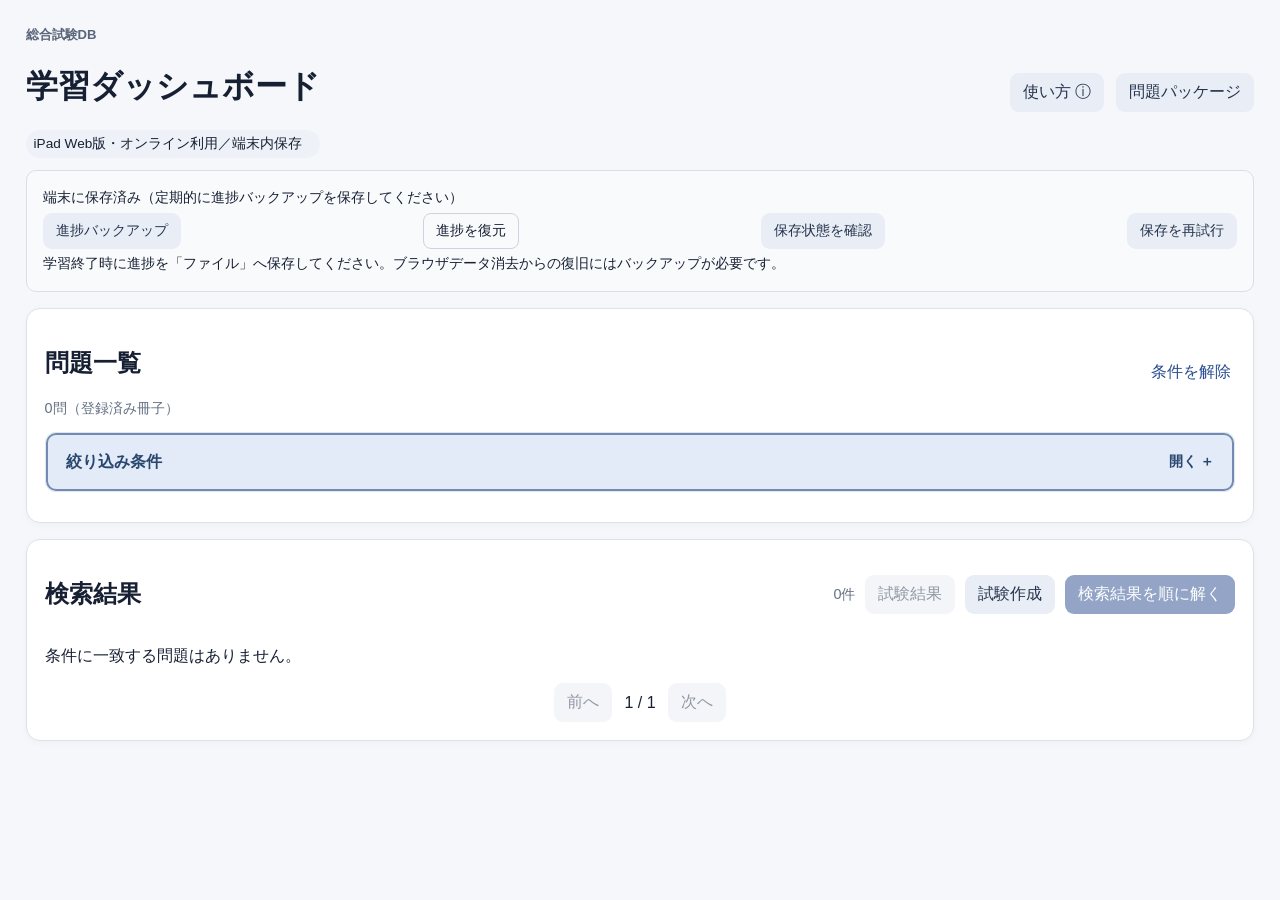
==== commit 3c07f4bd: "Collapse iPad filters by default and emphasize the toggle" ====
--- a/ipad/index.html
+++ b/ipad/index.html
@@ -1,7 +1,7 @@
-<!doctype html><html lang="ja"><head><meta charset="utf-8"><meta name="viewport" content="width=device-width,initial-scale=1"><title>総合試験 学習ツール iPad Web版</title><link rel="stylesheet" href="styles.css?rev=serial-context-20260929"><link rel="stylesheet" href="web.css"></head><body><div id="web-startup" role="status">保存領域を確認しています…</div><main>
+<!doctype html><html lang="ja"><head><meta charset="utf-8"><meta name="viewport" content="width=device-width,initial-scale=1"><title>総合試験 学習ツール iPad Web版</title><link rel="stylesheet" href="styles.css?rev=serial-context-20260929"><link rel="stylesheet" href="web.css?rev=filters-20261016"></head><body><div id="web-startup" role="status">保存領域を確認しています…</div><main>
 <header class="topbar"><div><div class="eyebrow">総合試験DB</div><h1>学習ダッシュボード</h1><div id="offline-badge" class="offline">保存状態を確認中</div></div><div class="top-actions"><button id="open-help" class="secondary">使い方 ⓘ</button><button id="open-packages" class="secondary">問題パッケージ</button><button id="nav-back" class="secondary" hidden>前の一覧へ戻る</button><button id="go-home" class="secondary" hidden>トップへ</button></div></header><section class="web-storage"><p id="web-save-status" role="status">端末保存の準備中</p><div class="controls"><button id="web-backup" class="secondary">進捗バックアップ</button><label class="secondary web-file-button">進捗を復元<input type="file" id="web-restore" accept=".json,application/json"></label><button id="web-persist" class="secondary">保存状態を確認</button><button id="web-retry-save" class="secondary">保存を再試行</button></div><p id="web-backup-note" role="status">学習終了時に進捗を「ファイル」へ保存してください。ブラウザデータ消去からの復旧にはバックアップが必要です。</p></section>
 <section id="list-view"><section class="panel filters"><div class="section-title"><div><h2 id="list-title">問題一覧</h2><div id="list-scope" class="muted"></div></div><button id="clear-filters" class="linklike">条件を解除</button></div>
-<details id="filter-details" class="filter-disclosure" open><summary>絞り込み条件</summary><div class="keyword-row"><label>キーワード検索<input id="f-keyword" placeholder="問題コード・本文・選択肢・試験名・疾患" aria-describedby="keyword-help"><small id="keyword-help" class="muted">スペース区切りでAND検索</small></label></div>
+<details id="filter-details" class="filter-disclosure"><summary><span>絞り込み条件</span><span class="filter-toggle-label"><span class="filter-open-label">開く ＋</span><span class="filter-close-label">閉じる −</span></span></summary><div class="keyword-row"><label>キーワード検索<input id="f-keyword" placeholder="問題コード・本文・選択肢・試験名・疾患" aria-describedby="keyword-help"><small id="keyword-help" class="muted">スペース区切りでAND検索</small></label></div>
 <fieldset class="filter-group"><legend>試験</legend><div class="exam-fields"><fieldset class="exam-options"><legend>期</legend><div id="f-term" class="exam-checks"></div></fieldset><fieldset class="exam-options"><legend>I / II / III</legend><div id="f-session" class="exam-checks"></div></fieldset><fieldset class="exam-options"><legend>本試 / 再試</legend><div id="f-type" class="exam-checks"></div></fieldset><fieldset class="exam-options"><legend>前半 / 後半</legend><div id="f-half" class="exam-checks"></div></fieldset><fieldset class="exam-options"><legend>冊子</legend><div id="f-booklet" class="exam-checks"></div></fieldset></div><p class="filter-help">複数選択できます。未選択の項目はすべて表示します。</p></fieldset>
 <fieldset class="filter-group classification-group"><legend>問題の分類</legend><div class="classification-fields"><label>問題区分<select id="f-category"><option value="">すべて</option><option value="general">一般問題</option><option value="clinical">臨床問題</option><option value="__unclassified__">未判定</option></select></label>
 <div class="facet-row"><div class="facet"><details id="department-details" class="facet-disclosure"><summary class="facet-head"><strong>診療科</strong><span id="department-summary" class="muted">未選択</span></summary><input id="department-search" placeholder="23分類を検索"><div id="department-options" class="checklist"></div><label class="inline-check"><input type="checkbox" id="department-unclassified">診療科未分類</label><div class="facet-actions"><button id="apply-departments" class="secondary">適用</button><button id="clear-departments" class="linklike">全解除</button></div></details></div>
--- a/ipad/web.css
+++ b/ipad/web.css
@@ -1 +1,9 @@
 #web-startup{padding:20px;background:#fff3d9;color:#503b0c}#edit-current-question,.edit-question{display:none!important}.web-storage{border:1px solid #d8e0e7;border-radius:10px;padding:12px 16px;margin:12px 0;background:#f8fafc}.web-storage p{margin:6px 0;font-size:.85rem}.web-storage .error{color:#a41321;font-weight:bold}.web-storage button,.web-file-button{font-size:.85rem}.web-file-button{padding:8px 12px;border:1px solid #cbd5e1;border-radius:8px;cursor:pointer}.web-file-button input{width:1px;height:1px;position:absolute;opacity:0}#web-package-dialog{width:min(1000px,94vw);max-height:90vh;overflow:auto;border:1px solid #b8c4d0;border-radius:12px;padding:20px}#web-package-dialog::backdrop{background:#17253688}#web-package-status{white-space:pre-wrap;overflow-wrap:anywhere}#web-packages{display:grid;grid-template-columns:repeat(auto-fill,minmax(220px,1fr));gap:12px;max-height:45vh;overflow:auto;resize:vertical;min-height:130px}.web-package-card{border:1px solid #d8e0e7;border-radius:10px;padding:14px;overflow-wrap:anywhere}.web-package-card p{font-size:.85rem}.controls{flex-wrap:wrap}button,input,select{touch-action:manipulation}@media(max-width:820px){.topbar{flex-wrap:wrap}.top-actions{flex-wrap:wrap}.web-storage .controls{gap:8px}input,select,textarea{font-size:16px}main{max-width:100%;overflow-x:clip}}
+
+/* Filter disclosure: closed on page load, prominent only while collapsed. */
+.filter-disclosure>summary{display:flex;align-items:center;justify-content:space-between;gap:12px;list-style:none;min-height:58px;box-sizing:border-box}
+.filter-disclosure>summary::-webkit-details-marker{display:none}
+.filter-toggle-label{font-size:14px;font-weight:600;white-space:nowrap}
+.filter-disclosure:not([open])>summary{border:2px solid #718bb3;background:#e2ebf7;color:#29466f;border-radius:10px;padding:16px 18px;font-size:16px;font-weight:700}
+.filter-disclosure:not([open])>summary:hover{background:#d9e5f5}
+.filter-disclosure:not([open]) .filter-close-label,.filter-disclosure[open] .filter-open-label{display:none}
